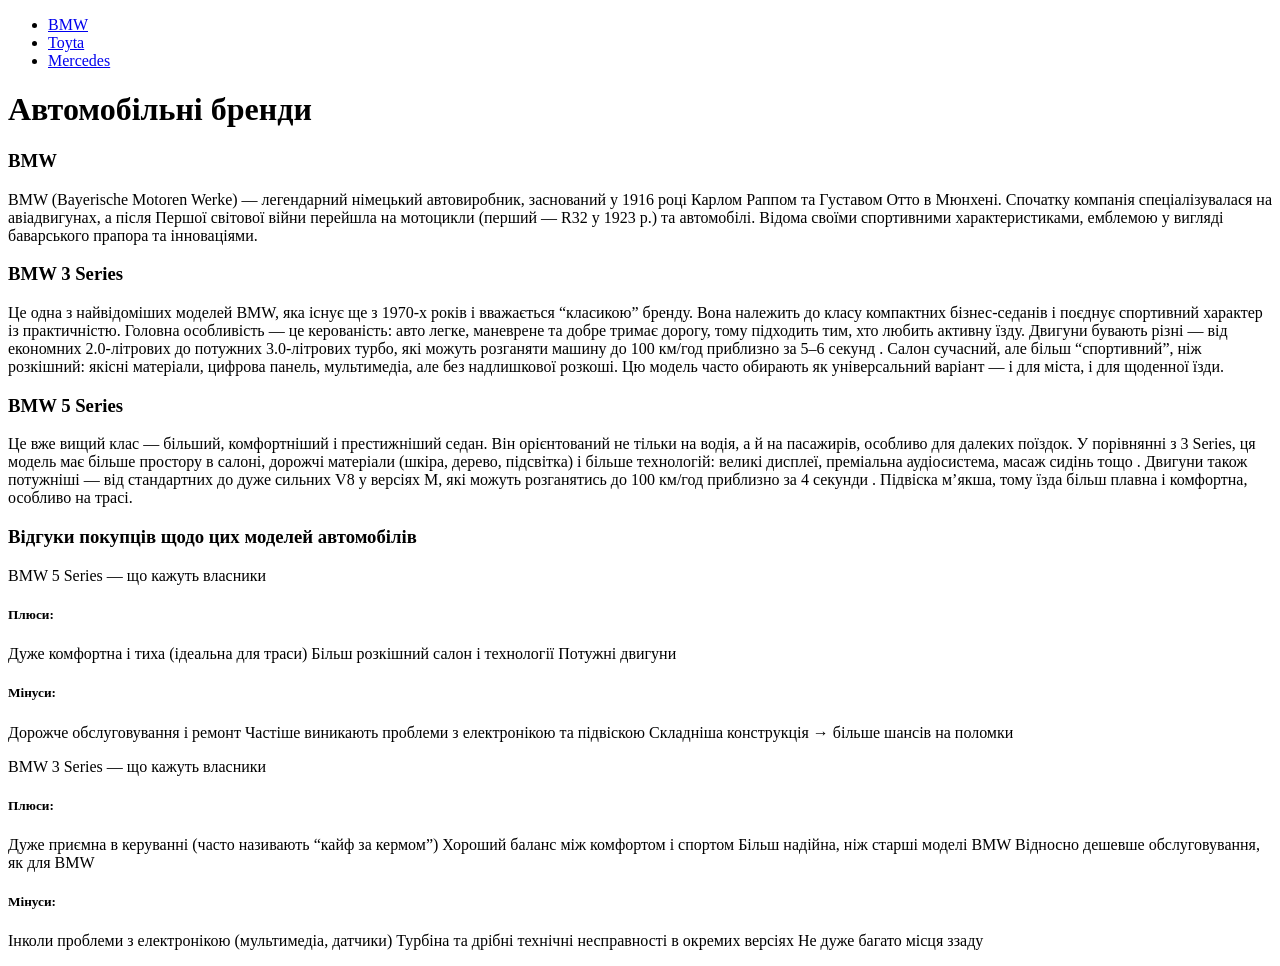
==== index.html @ 82354a6b "Add gitignore" ====
<!doctype html>
<html lang="en">
  <head>
    <meta charset="UTF-8" />
    <meta name="viewport" content="width=device-width, initial-scale=1.0" />
    <title>Car Shop</title>
    <link rel="stylesheet" href="./asset/css/style.css" />
  </head>
  <body>
    <header>
      <nav>
        <ul>
          <li><a href="#BMW">BMW</a></li>
          <li><a href="#Toyta">Toyta</a></li>
          <li><a href="#Mercedes">Mercedes</a></li>
        </ul>
      </nav>
    </header>
    <!-- <img src="" alt="додати будь яке лого на сторінку(верхній правий кут)"> -->
    <h1>Автомобільні бренди</h1>

    <main>
      <article>
        <h3>BMW</h3>
      </article>
      <section>
        <p>
          BMW (Bayerische Motoren Werke) — легендарний німецький автовиробник,
          заснований у 1916 році Карлом Раппом та Густавом Отто в Мюнхені.
          Спочатку компанія спеціалізувалася на авіадвигунах, а після Першої
          світової війни перейшла на мотоцикли (перший — R32 у 1923 р.) та
          автомобілі. Відома своїми спортивними характеристиками, емблемою у
          вигляді баварського прапора та інноваціями.
        </p>

        <h3>BMW 3 Series</h3>
        <p>
          Це одна з найвідоміших моделей BMW, яка існує ще з 1970-х років і
          вважається “класикою” бренду. Вона належить до класу компактних
          бізнес-седанів і поєднує спортивний характер із практичністю. Головна
          особливість — це керованість: авто легке, маневрене та добре тримає
          дорогу, тому підходить тим, хто любить активну їзду. Двигуни бувають
          різні — від економних 2.0-літрових до потужних 3.0-літрових турбо, які
          можуть розганяти машину до 100 км/год приблизно за 5–6 секунд . Салон
          сучасний, але більш “спортивний”, ніж розкішний: якісні матеріали,
          цифрова панель, мультимедіа, але без надлишкової розкоші. Цю модель
          часто обирають як універсальний варіант — і для міста, і для щоденної
          їзди.
        </p>

        <h3>BMW 5 Series</h3>
        <p>
          Це вже вищий клас — більший, комфортніший і престижніший седан. Він
          орієнтований не тільки на водія, а й на пасажирів, особливо для
          далеких поїздок. У порівнянні з 3 Series, ця модель має більше
          простору в салоні, дорожчі матеріали (шкіра, дерево, підсвітка) і
          більше технологій: великі дисплеї, преміальна аудіосистема, масаж
          сидінь тощо . Двигуни також потужніші — від стандартних до дуже
          сильних V8 у версіях M, які можуть розганятись до 100 км/год приблизно
          за 4 секунди . Підвіска м’якша, тому їзда більш плавна і комфортна,
          особливо на трасі.
        </p>

        <h3>Відгуки покупців щодо цих моделей автомобілів</h3>
        <p>BMW 5 Series — що кажуть власники
<h5>Плюси:</h5> 

Дуже комфортна і тиха (ідеальна для траси)

Більш розкішний салон і технології

Потужні двигуни

<h5>Мінуси:</h5>

Дорожче обслуговування і ремонт

Частіше виникають проблеми з електронікою та підвіскою

Складніша конструкція → більше шансів на поломки</p>
        <p>BMW 3 Series — що кажуть власники
<h5>Плюси:</h5>

Дуже приємна в керуванні (часто називають “кайф за кермом”)

Хороший баланс між комфортом і спортом

Більш надійна, ніж старші моделі BMW

Відносно дешевше обслуговування, як для BMW

<h5>Мінуси:</h5>

Інколи проблеми з електронікою (мультимедіа, датчики)

Турбіна та дрібні технічні несправності в окремих версіях

Не дуже багато місця ззаду</p>

      </section>
    </main>
    <footer></footer>
  </body>
</html>
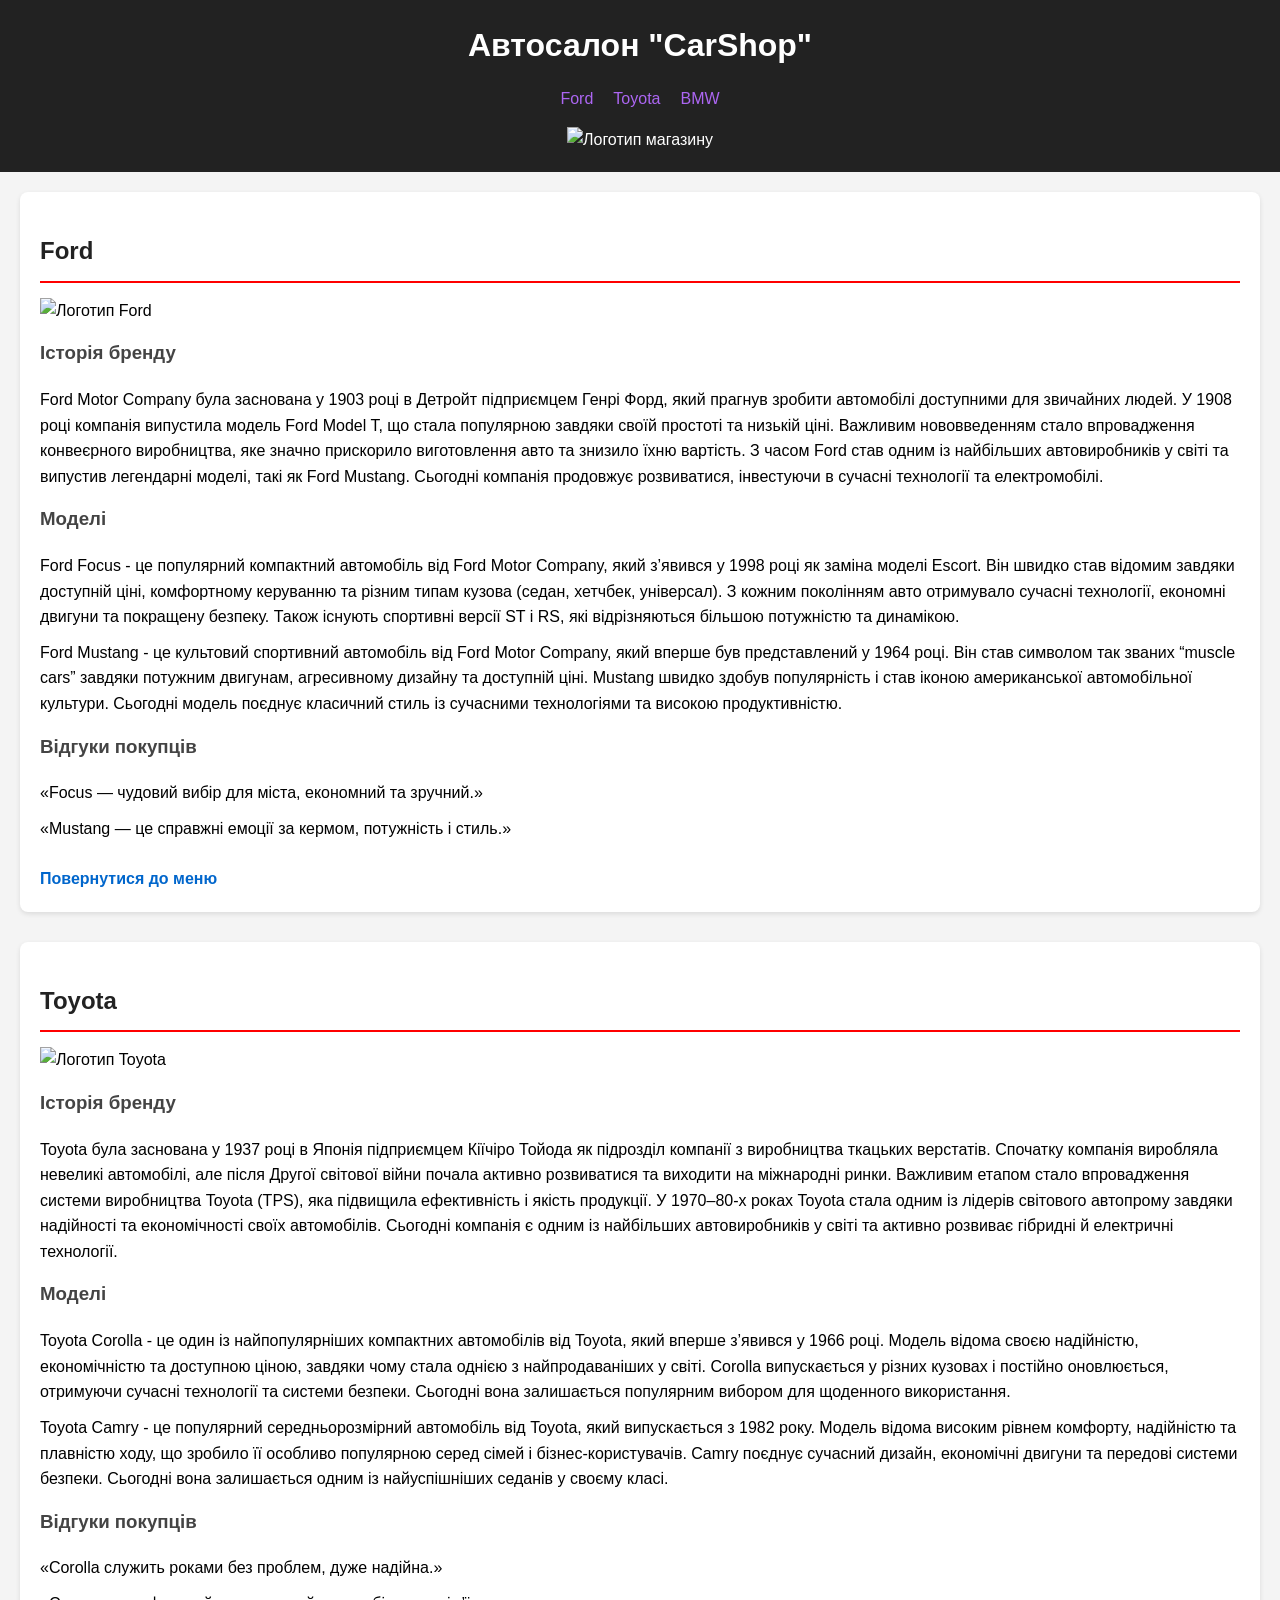
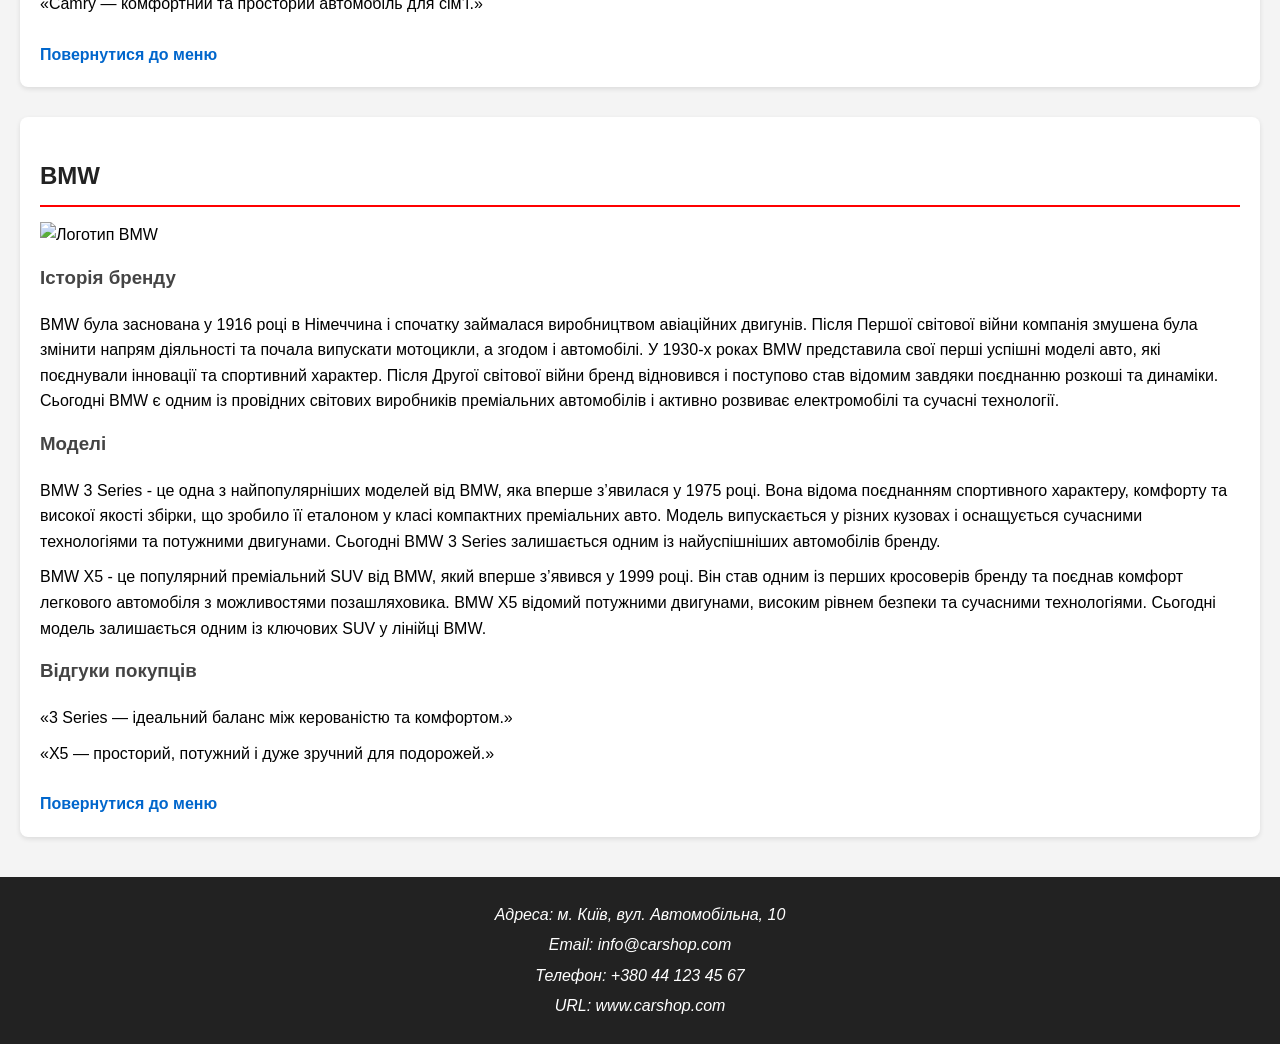
==== commit 5daba3af: "Add style css" ====
--- a/index.html
+++ b/index.html
@@ -1,104 +1,147 @@
-<!doctype html>
-<html lang="en">
-  <head>
-    <meta charset="UTF-8" />
-    <meta name="viewport" content="width=device-width, initial-scale=1.0" />
-    <title>Car Shop</title>
-    <link rel="stylesheet" href="./asset/css/style.css" />
-  </head>
-  <body>
-    <header>
-      <nav>
-        <ul>
-          <li><a href="#BMW">BMW</a></li>
-          <li><a href="#Toyta">Toyta</a></li>
-          <li><a href="#Mercedes">Mercedes</a></li>
-        </ul>
-      </nav>
-    </header>
-    <!-- <img src="" alt="додати будь яке лого на сторінку(верхній правий кут)"> -->
-    <h1>Автомобільні бренди</h1>
+<!DOCTYPE html>
+<html lang="uk">
 
-    <main>
-      <article>
-        <h3>BMW</h3>
-      </article>
+<head>
+  <meta charset="UTF-8">
+  <title>Автосалон</title>
+  <link rel="stylesheet" href="./asset/css/style.css">
+</head>
+
+<body id="top">
+
+  <header>
+    <h1>Автосалон "CarShop"</h1>
+    <nav>
+      <ul>
+        <li><a class="link" href="#ford">Ford</a></li>
+        <li><a class="link" href="#toyota">Toyota</a></li>
+        <li><a class="link" href="#bmw">BMW</a></li>
+      </ul>
+    </nav>
+    <img src="" alt="Логотип магазину">
+
+  </header>
+
+
+  <main>
+
+    <article id="ford">
+      <h2>Ford</h2>
+      <img class="img" src="" alt="Логотип Ford">
+
       <section>
-        <p>
-          BMW (Bayerische Motoren Werke) — легендарний німецький автовиробник,
-          заснований у 1916 році Карлом Раппом та Густавом Отто в Мюнхені.
-          Спочатку компанія спеціалізувалася на авіадвигунах, а після Першої
-          світової війни перейшла на мотоцикли (перший — R32 у 1923 р.) та
-          автомобілі. Відома своїми спортивними характеристиками, емблемою у
-          вигляді баварського прапора та інноваціями.
+        <h3>Історія бренду</h3>
+        <p>Ford Motor Company була заснована у 1903 році в Детройт підприємцем Генрі Форд, який прагнув зробити
+          автомобілі доступними для звичайних людей. У 1908 році компанія випустила модель Ford Model T, що стала
+          популярною завдяки своїй простоті та низькій ціні. Важливим нововведенням стало впровадження конвеєрного
+          виробництва, яке значно прискорило виготовлення авто та знизило їхню вартість. З часом Ford став одним із
+          найбільших автовиробників у світі та випустив легендарні моделі, такі як Ford Mustang. Сьогодні компанія
+          продовжує розвиватися, інвестуючи в сучасні технології та електромобілі.</p>
+      </section>
+
+      <section>
+        <h3>Моделі</h3>
+        <p>Ford Focus - це популярний компактний автомобіль від Ford Motor Company, який з’явився у 1998 році як заміна
+          моделі Escort. Він швидко став відомим завдяки доступній ціні, комфортному керуванню та різним типам кузова
+          (седан, хетчбек, універсал). З кожним поколінням авто отримувало сучасні технології, економні двигуни та
+          покращену безпеку. Також існують спортивні версії ST і RS, які відрізняються більшою потужністю та динамікою.
         </p>
+        <p> Ford Mustang - це культовий спортивний автомобіль від Ford Motor Company, який вперше був представлений у
+          1964 році. Він став символом так званих “muscle cars” завдяки потужним двигунам, агресивному дизайну та
+          доступній ціні. Mustang швидко здобув популярність і став іконою американської автомобільної культури.
+          Сьогодні модель поєднує класичний стиль із сучасними технологіями та високою продуктивністю.</p>
+      </section>
 
-        <h3>BMW 3 Series</h3>
-        <p>
-          Це одна з найвідоміших моделей BMW, яка існує ще з 1970-х років і
-          вважається “класикою” бренду. Вона належить до класу компактних
-          бізнес-седанів і поєднує спортивний характер із практичністю. Головна
-          особливість — це керованість: авто легке, маневрене та добре тримає
-          дорогу, тому підходить тим, хто любить активну їзду. Двигуни бувають
-          різні — від економних 2.0-літрових до потужних 3.0-літрових турбо, які
-          можуть розганяти машину до 100 км/год приблизно за 5–6 секунд . Салон
-          сучасний, але більш “спортивний”, ніж розкішний: якісні матеріали,
-          цифрова панель, мультимедіа, але без надлишкової розкоші. Цю модель
-          часто обирають як універсальний варіант — і для міста, і для щоденної
-          їзди.
-        </p>
+      <section>
+        <h3>Відгуки покупців</h3>
+        <p>«Focus — чудовий вибір для міста, економний та зручний.»</p>
+        <p>«Mustang — це справжні емоції за кермом, потужність і стиль.»</p>
+      </section>
 
-        <h3>BMW 5 Series</h3>
-        <p>
-          Це вже вищий клас — більший, комфортніший і престижніший седан. Він
-          орієнтований не тільки на водія, а й на пасажирів, особливо для
-          далеких поїздок. У порівнянні з 3 Series, ця модель має більше
-          простору в салоні, дорожчі матеріали (шкіра, дерево, підсвітка) і
-          більше технологій: великі дисплеї, преміальна аудіосистема, масаж
-          сидінь тощо . Двигуни також потужніші — від стандартних до дуже
-          сильних V8 у версіях M, які можуть розганятись до 100 км/год приблизно
-          за 4 секунди . Підвіска м’якша, тому їзда більш плавна і комфортна,
-          особливо на трасі.
-        </p>
+      <a class="button" href="#top">Повернутися до меню</a>
+    </article>
 
-        <h3>Відгуки покупців щодо цих моделей автомобілів</h3>
-        <p>BMW 5 Series — що кажуть власники
-<h5>Плюси:</h5> 
 
-Дуже комфортна і тиха (ідеальна для траси)
+    <article id="toyota">
+      <h2>Toyota</h2>
+      <img class="img" src="" alt="Логотип Toyota">
 
-Більш розкішний салон і технології
+      <section>
+        <h3>Історія бренду</h3>
+        <p>Toyota була заснована у 1937 році в Японія підприємцем Кіїчіро Тойода як підрозділ компанії з виробництва
+          ткацьких верстатів. Спочатку компанія виробляла невеликі автомобілі, але після Другої світової війни почала
+          активно розвиватися та виходити на міжнародні ринки. Важливим етапом стало впровадження системи виробництва
+          Toyota (TPS), яка підвищила ефективність і якість продукції. У 1970–80-х роках Toyota стала одним із лідерів
+          світового автопрому завдяки надійності та економічності своїх автомобілів. Сьогодні компанія є одним із
+          найбільших автовиробників у світі та активно розвиває гібридні й електричні технології.</p>
+      </section>
 
-Потужні двигуни
+      <section>
+        <h3>Моделі</h3>
+        <p> Toyota Corolla - це один із найпопулярніших компактних автомобілів від Toyota, який вперше з’явився у 1966
+          році. Модель відома своєю надійністю, економічністю та доступною ціною, завдяки чому стала однією з
+          найпродаваніших у світі. Corolla випускається у різних кузовах і постійно оновлюється, отримуючи сучасні
+          технології та системи безпеки. Сьогодні вона залишається популярним вибором для щоденного використання.</p>
+        <p> Toyota Camry - це популярний середньорозмірний автомобіль від Toyota, який випускається з 1982 року. Модель
+          відома високим рівнем комфорту, надійністю та плавністю ходу, що зробило її особливо популярною серед сімей і
+          бізнес-користувачів. Camry поєднує сучасний дизайн, економічні двигуни та передові системи безпеки. Сьогодні
+          вона залишається одним із найуспішніших седанів у своєму класі.</p>
+      </section>
 
-<h5>Мінуси:</h5>
+      <section>
+        <h3>Відгуки покупців</h3>
+        <p>«Corolla служить роками без проблем, дуже надійна.»</p>
+        <p>«Camry — комфортний та просторий автомобіль для сім’ї.»</p>
+      </section>
 
-Дорожче обслуговування і ремонт
+      <a class="button" href="#top">Повернутися до меню</a>
+    </article>
 
-Частіше виникають проблеми з електронікою та підвіскою
+    <article id="bmw">
+      <h2>BMW</h2>
+      <img class="img" src="" alt="Логотип BMW">
 
-Складніша конструкція → більше шансів на поломки</p>
-        <p>BMW 3 Series — що кажуть власники
-<h5>Плюси:</h5>
+      <section>
+        <h3>Історія бренду</h3>
+        <p>BMW була заснована у 1916 році в Німеччина і спочатку займалася виробництвом авіаційних двигунів. Після
+          Першої світової війни компанія змушена була змінити напрям діяльності та почала випускати мотоцикли, а згодом
+          і автомобілі. У 1930-х роках BMW представила свої перші успішні моделі авто, які поєднували інновації та
+          спортивний характер. Після Другої світової війни бренд відновився і поступово став відомим завдяки поєднанню
+          розкоші та динаміки. Сьогодні BMW є одним із провідних світових виробників преміальних автомобілів і активно
+          розвиває електромобілі та сучасні технології.</p>
+      </section>
 
-Дуже приємна в керуванні (часто називають “кайф за кермом”)
+      <section>
+        <h3>Моделі</h3>
+        <p>BMW 3 Series - це одна з найпопулярніших моделей від BMW, яка вперше з’явилася у 1975 році. Вона відома
+          поєднанням спортивного характеру, комфорту та високої якості збірки, що зробило її еталоном у класі компактних
+          преміальних авто. Модель випускається у різних кузовах і оснащується сучасними технологіями та потужними
+          двигунами. Сьогодні BMW 3 Series залишається одним із найуспішніших автомобілів бренду.</p>
+        <p>BMW X5 - це популярний преміальний SUV від BMW, який вперше з’явився у 1999 році. Він став одним із перших
+          кросоверів бренду та поєднав комфорт легкового автомобіля з можливостями позашляховика. BMW X5 відомий
+          потужними двигунами, високим рівнем безпеки та сучасними технологіями. Сьогодні модель залишається одним із
+          ключових SUV у лінійці BMW.</p>
+      </section>
 
-Хороший баланс між комфортом і спортом
+      <section>
+        <h3>Відгуки покупців</h3>
+        <p>«3 Series — ідеальний баланс між керованістю та комфортом.»</p>
+        <p>«X5 — просторий, потужний і дуже зручний для подорожей.»</p>
+      </section>
 
-Більш надійна, ніж старші моделі BMW
+      <a class="button" href="#top">Повернутися до меню</a>
+    </article>
+  </main>
 
-Відносно дешевше обслуговування, як для BMW
 
-<h5>Мінуси:</h5>
+  <footer>
+    <address>
+      <p class="info">Адреса: м. Київ, вул. Автомобільна, 10</p>
+      <p class="info">Email: info@carshop.com</p>
+      <p class="info">Телефон: +380 44 123 45 67</p>
+      <p class="info">URL: www.carshop.com</p>
+    </address>
+  </footer>
+</body>
 
-Інколи проблеми з електронікою (мультимедіа, датчики)
-
-Турбіна та дрібні технічні несправності в окремих версіях
-
-Не дуже багато місця ззаду</p>
-
-      </section>
-    </main>
-    <footer></footer>
-  </body>
-</html>
+</html>
--- a/asset/css/style.css
+++ b/asset/css/style.css
@@ -0,0 +1,87 @@
+*{
+    box-sizing: border-box;
+}
+
+body {
+  font-family: Arial, sans-serif;
+  margin: 0;
+  background-color: #f4f4f4;
+  line-height: 1.6;
+}
+
+header {
+  background: #222;
+  color: #fff;
+  padding: 20px 0;
+  text-align: center;
+}
+
+h1 {
+  margin: 0;
+  font-size: 2rem;
+}
+
+ul {
+  list-style: none;
+  padding: 0;
+  margin: 15px 0;
+  display: flex;
+  justify-content: center;
+  gap: 20px;
+}
+
+.link {
+  color: #ac66f2;
+  text-decoration: none;
+}
+
+main {
+  /* max-width: 70%; */
+  margin: 20px auto;
+  padding: 0 20px;
+}
+
+article {
+  background: #fff;
+  margin-bottom: 30px;
+  padding: 20px;
+  border-radius: 8px;
+  box-shadow: 0 2px 5px rgba(0, 0, 0, 0.1);
+}
+
+h2 {
+  border-bottom: 2px solid red;
+  padding-bottom: 10px;
+  margin-bottom: 15px;
+  color: #222;
+}
+
+h3 {
+  color: #444;
+  margin-top: 15px;
+}
+
+p {
+  margin: 10px 0;
+}
+
+.button {
+  display: inline-block;
+  margin-top: 15px;
+  color: #0066cc;
+  text-decoration: none;
+  font-weight: bold;
+}
+
+
+footer {
+  background: #222;
+  color: #fff;
+  text-align: center;
+  padding: 20px;
+  margin-top: 40px;
+}
+
+.info {
+  margin: 5px 0;
+}
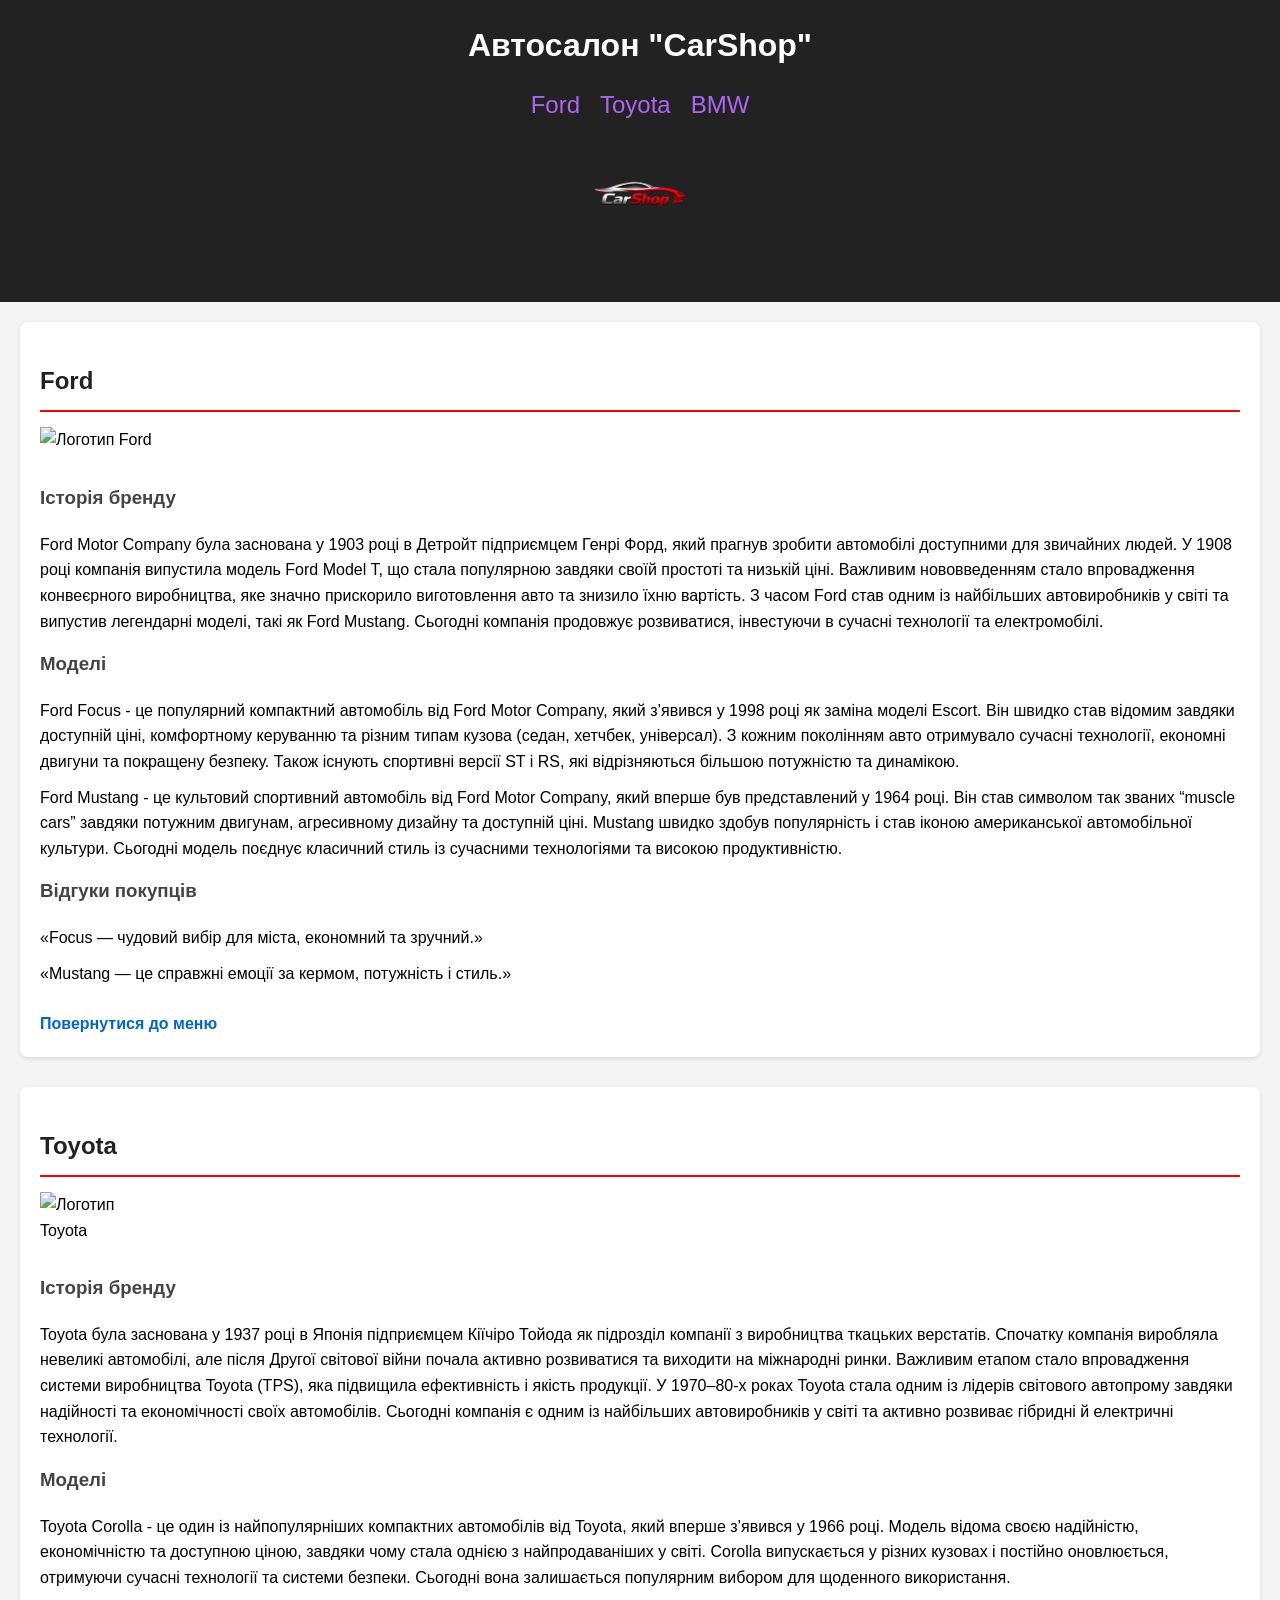
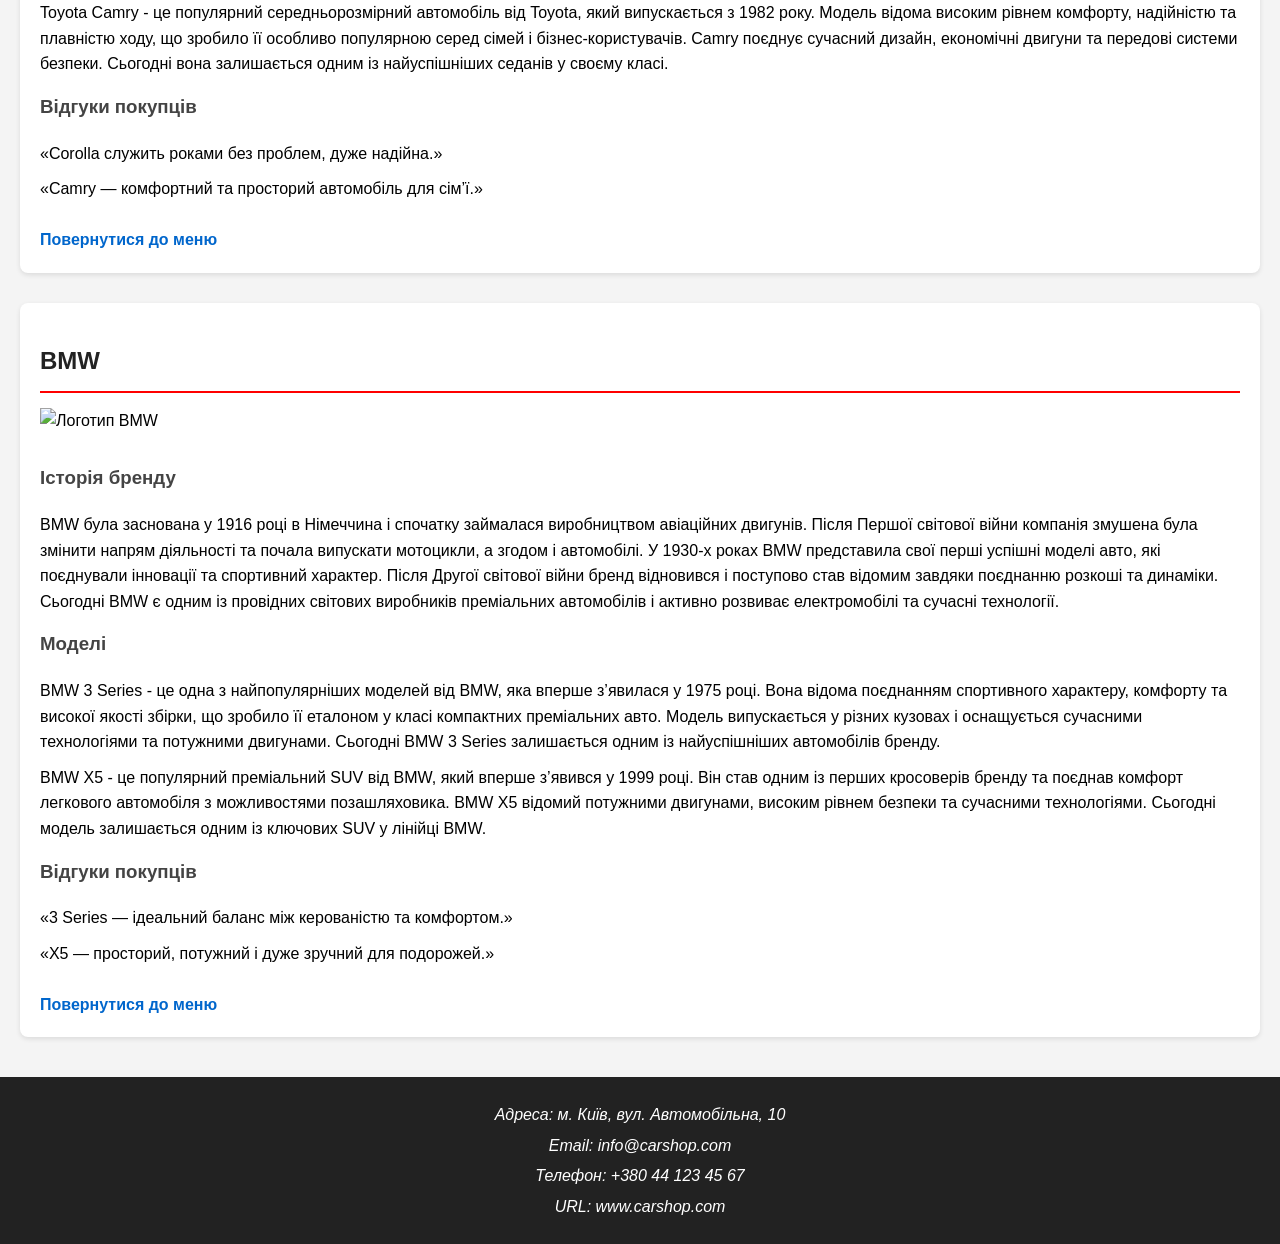
==== commit 7bb71873: "Add photo logo"CarShop"" ====
--- a/index.html
+++ b/index.html
@@ -18,7 +18,7 @@
         <li><a class="link" href="#bmw">BMW</a></li>
       </ul>
     </nav>
-    <img src="" alt="Логотип магазину">
+    <img class="img" src="CarShop.png" alt="Логотип магазину">
 
   </header>
 
--- a/asset/css/style.css
+++ b/asset/css/style.css
@@ -1,5 +1,5 @@
-*{
-    box-sizing: border-box;
+* {
+  box-sizing: border-box;
 }
 
 body {
@@ -33,6 +33,12 @@
 .link {
   color: #ac66f2;
   text-decoration: none;
+  font-size: x-large;
+}
+
+.img {
+  max-width: 120px;
+  margin-bottom: 15px;
 }
 
 main {
@@ -73,7 +79,6 @@
   font-weight: bold;
 }
 
-
 footer {
   background: #222;
   color: #fff;
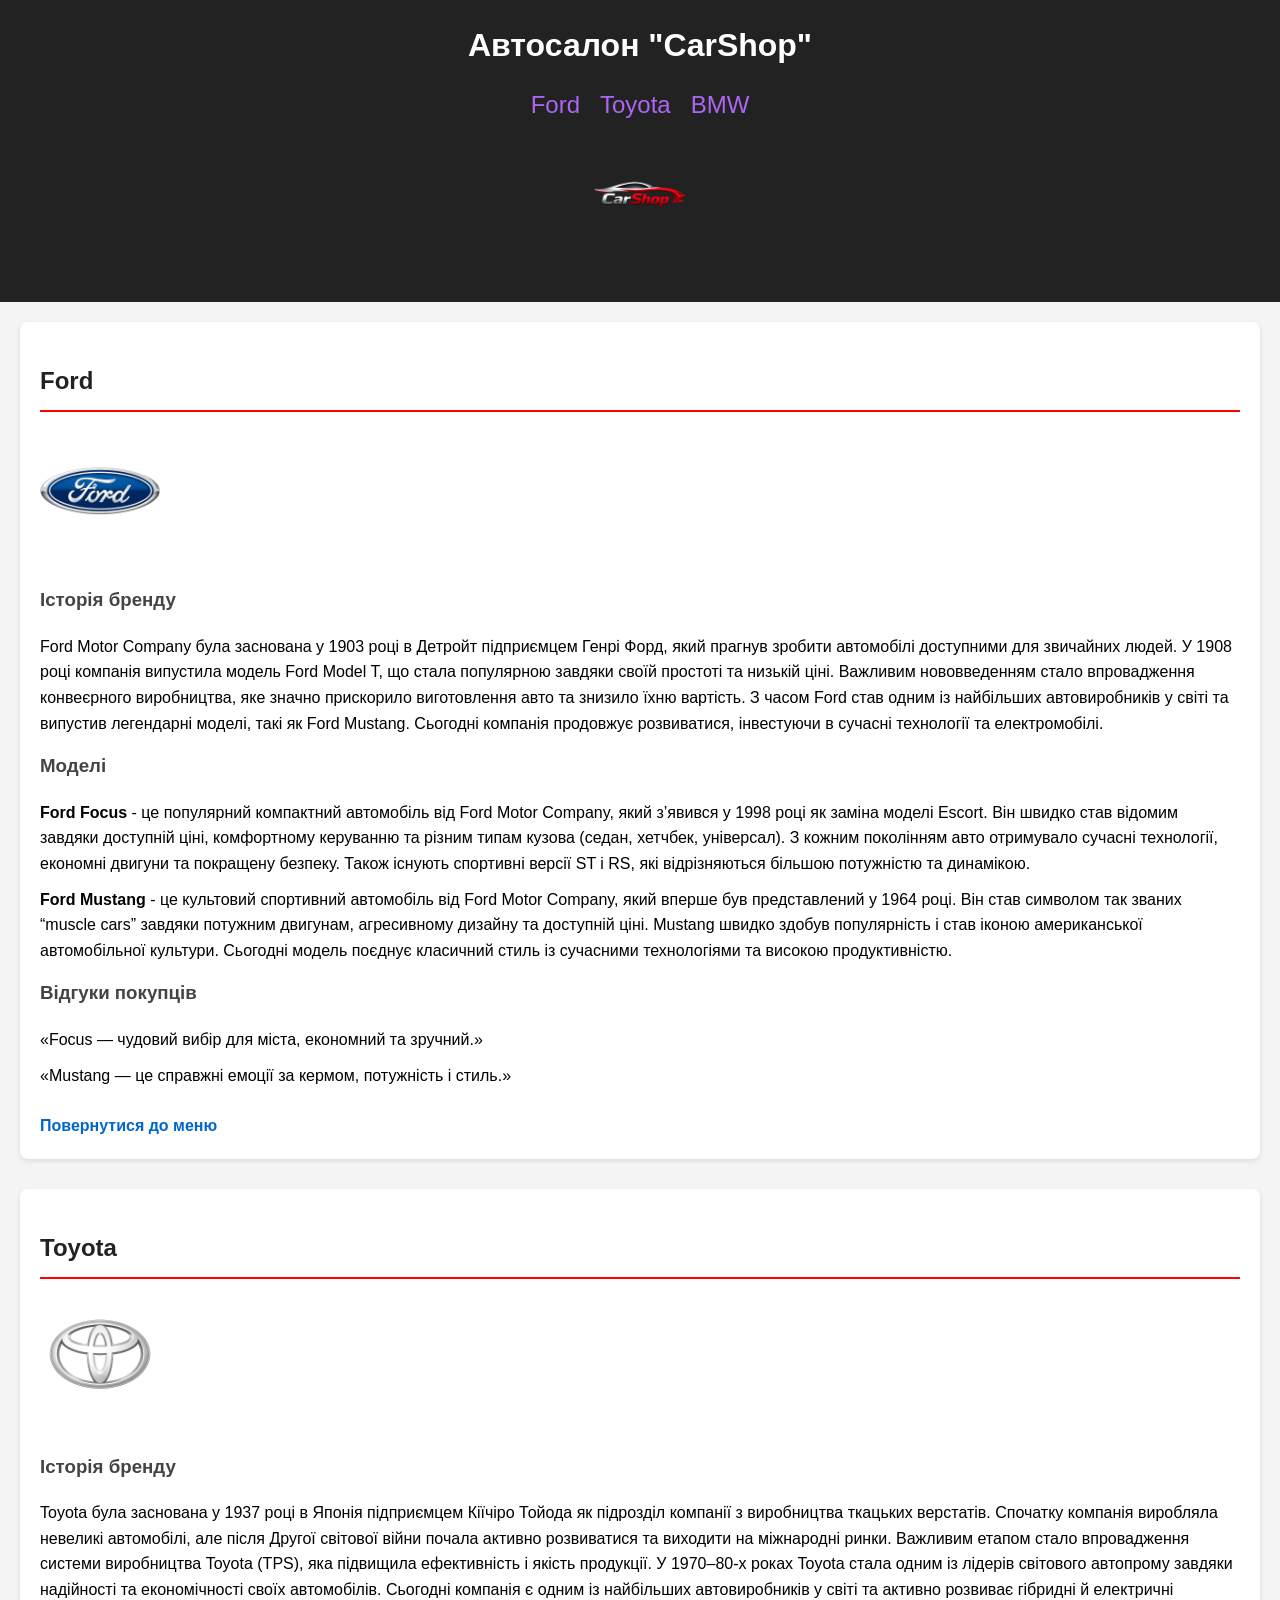
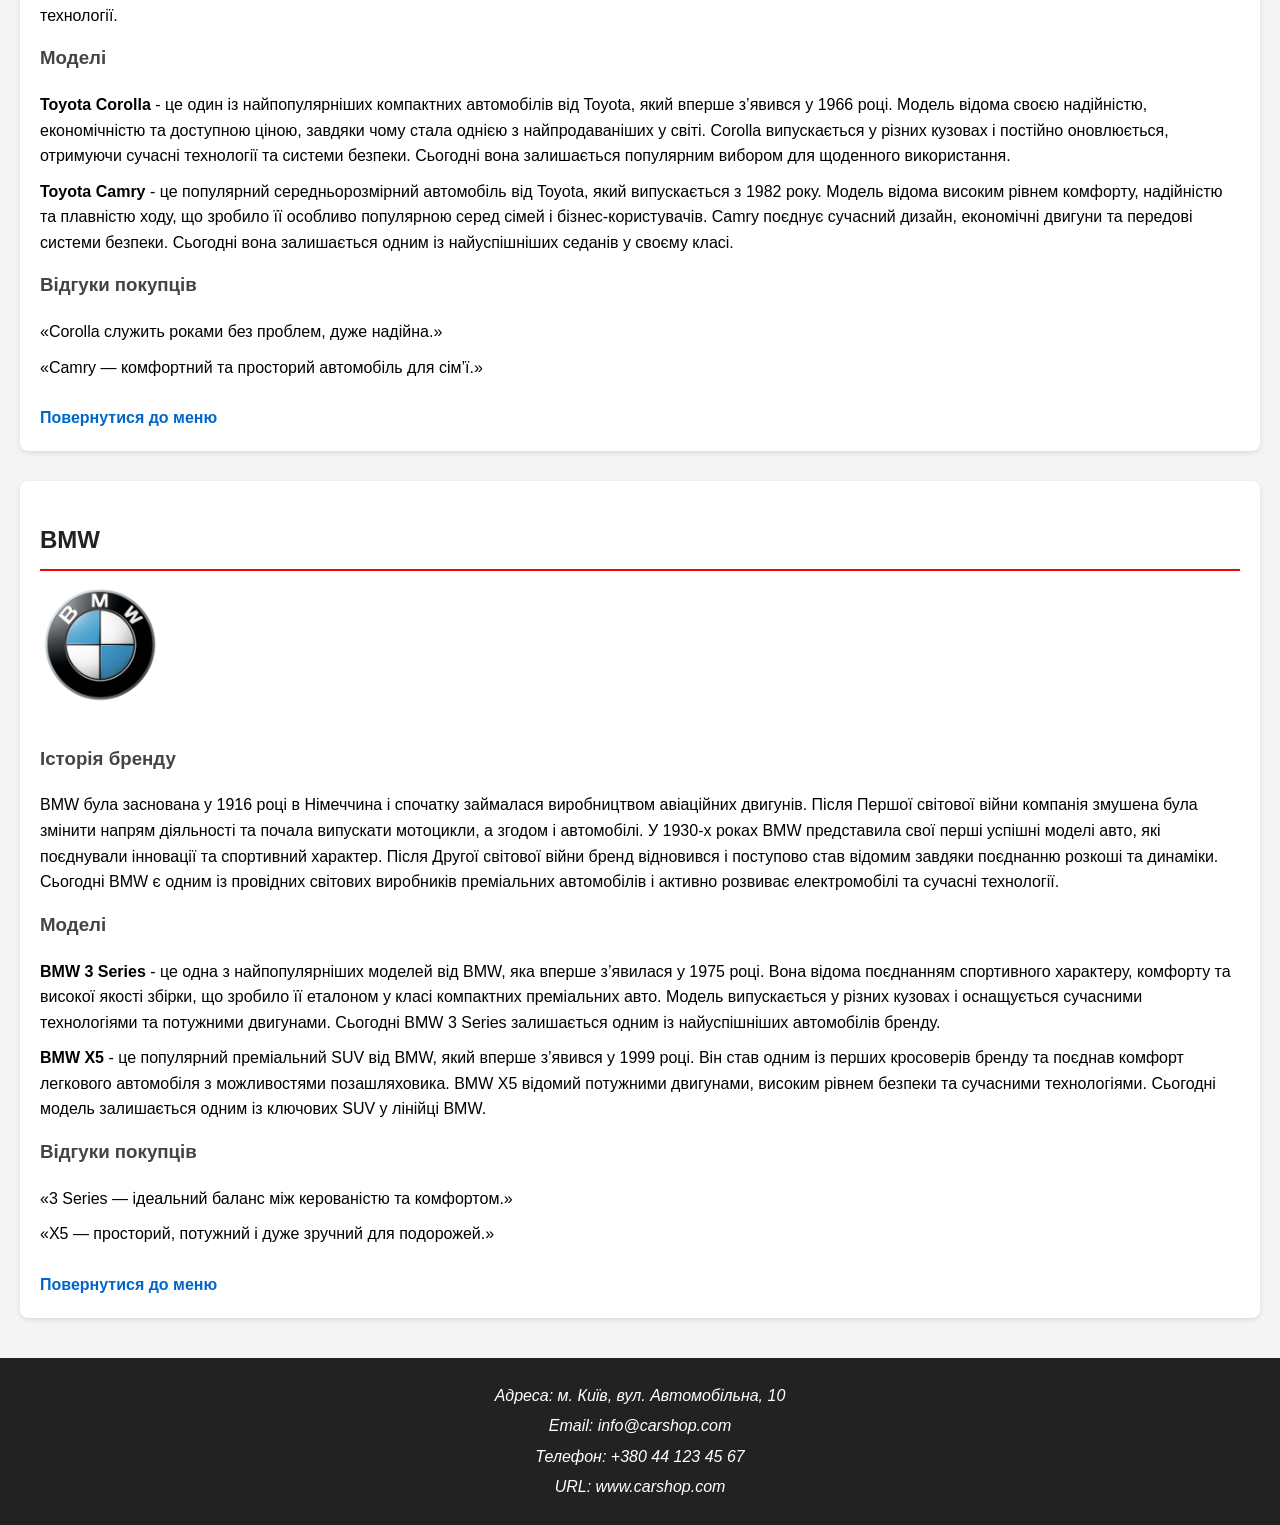
==== commit 50290bf5: "Add ready CarShop" ====
--- a/index.html
+++ b/index.html
@@ -27,7 +27,7 @@
 
     <article id="ford">
       <h2>Ford</h2>
-      <img class="img" src="" alt="Логотип Ford">
+      <img class="img" src="LogoFord.png" alt="Логотип Ford">
 
       <section>
         <h3>Історія бренду</h3>
@@ -41,12 +41,12 @@
 
       <section>
         <h3>Моделі</h3>
-        <p>Ford Focus - це популярний компактний автомобіль від Ford Motor Company, який з’явився у 1998 році як заміна
+        <p><strong>Ford Focus</strong> - це популярний компактний автомобіль від Ford Motor Company, який з’явився у 1998 році як заміна
           моделі Escort. Він швидко став відомим завдяки доступній ціні, комфортному керуванню та різним типам кузова
           (седан, хетчбек, універсал). З кожним поколінням авто отримувало сучасні технології, економні двигуни та
           покращену безпеку. Також існують спортивні версії ST і RS, які відрізняються більшою потужністю та динамікою.
         </p>
-        <p> Ford Mustang - це культовий спортивний автомобіль від Ford Motor Company, який вперше був представлений у
+        <p> <strong>Ford Mustang</strong> - це культовий спортивний автомобіль від Ford Motor Company, який вперше був представлений у
           1964 році. Він став символом так званих “muscle cars” завдяки потужним двигунам, агресивному дизайну та
           доступній ціні. Mustang швидко здобув популярність і став іконою американської автомобільної культури.
           Сьогодні модель поєднує класичний стиль із сучасними технологіями та високою продуктивністю.</p>
@@ -64,7 +64,7 @@
 
     <article id="toyota">
       <h2>Toyota</h2>
-      <img class="img" src="" alt="Логотип Toyota">
+      <img class="img" src="LogoToyota.png" alt="Логотип Toyota">
 
       <section>
         <h3>Історія бренду</h3>
@@ -78,11 +78,11 @@
 
       <section>
         <h3>Моделі</h3>
-        <p> Toyota Corolla - це один із найпопулярніших компактних автомобілів від Toyota, який вперше з’явився у 1966
+        <p> <strong>Toyota Corolla</strong>  - це один із найпопулярніших компактних автомобілів від Toyota, який вперше з’явився у 1966
           році. Модель відома своєю надійністю, економічністю та доступною ціною, завдяки чому стала однією з
           найпродаваніших у світі. Corolla випускається у різних кузовах і постійно оновлюється, отримуючи сучасні
           технології та системи безпеки. Сьогодні вона залишається популярним вибором для щоденного використання.</p>
-        <p> Toyota Camry - це популярний середньорозмірний автомобіль від Toyota, який випускається з 1982 року. Модель
+        <p> <strong>Toyota Camry</strong>  - це популярний середньорозмірний автомобіль від Toyota, який випускається з 1982 року. Модель
           відома високим рівнем комфорту, надійністю та плавністю ходу, що зробило її особливо популярною серед сімей і
           бізнес-користувачів. Camry поєднує сучасний дизайн, економічні двигуни та передові системи безпеки. Сьогодні
           вона залишається одним із найуспішніших седанів у своєму класі.</p>
@@ -99,7 +99,7 @@
 
     <article id="bmw">
       <h2>BMW</h2>
-      <img class="img" src="" alt="Логотип BMW">
+      <img class="img" src="LogoBmw.png" alt="Логотип BMW">
 
       <section>
         <h3>Історія бренду</h3>
@@ -113,11 +113,11 @@
 
       <section>
         <h3>Моделі</h3>
-        <p>BMW 3 Series - це одна з найпопулярніших моделей від BMW, яка вперше з’явилася у 1975 році. Вона відома
+        <p> <strong>BMW 3 Series</strong> - це одна з найпопулярніших моделей від BMW, яка вперше з’явилася у 1975 році. Вона відома
           поєднанням спортивного характеру, комфорту та високої якості збірки, що зробило її еталоном у класі компактних
           преміальних авто. Модель випускається у різних кузовах і оснащується сучасними технологіями та потужними
           двигунами. Сьогодні BMW 3 Series залишається одним із найуспішніших автомобілів бренду.</p>
-        <p>BMW X5 - це популярний преміальний SUV від BMW, який вперше з’явився у 1999 році. Він став одним із перших
+        <p> <strong>BMW X5</strong>  - це популярний преміальний SUV від BMW, який вперше з’явився у 1999 році. Він став одним із перших
           кросоверів бренду та поєднав комфорт легкового автомобіля з можливостями позашляховика. BMW X5 відомий
           потужними двигунами, високим рівнем безпеки та сучасними технологіями. Сьогодні модель залишається одним із
           ключових SUV у лінійці BMW.</p>
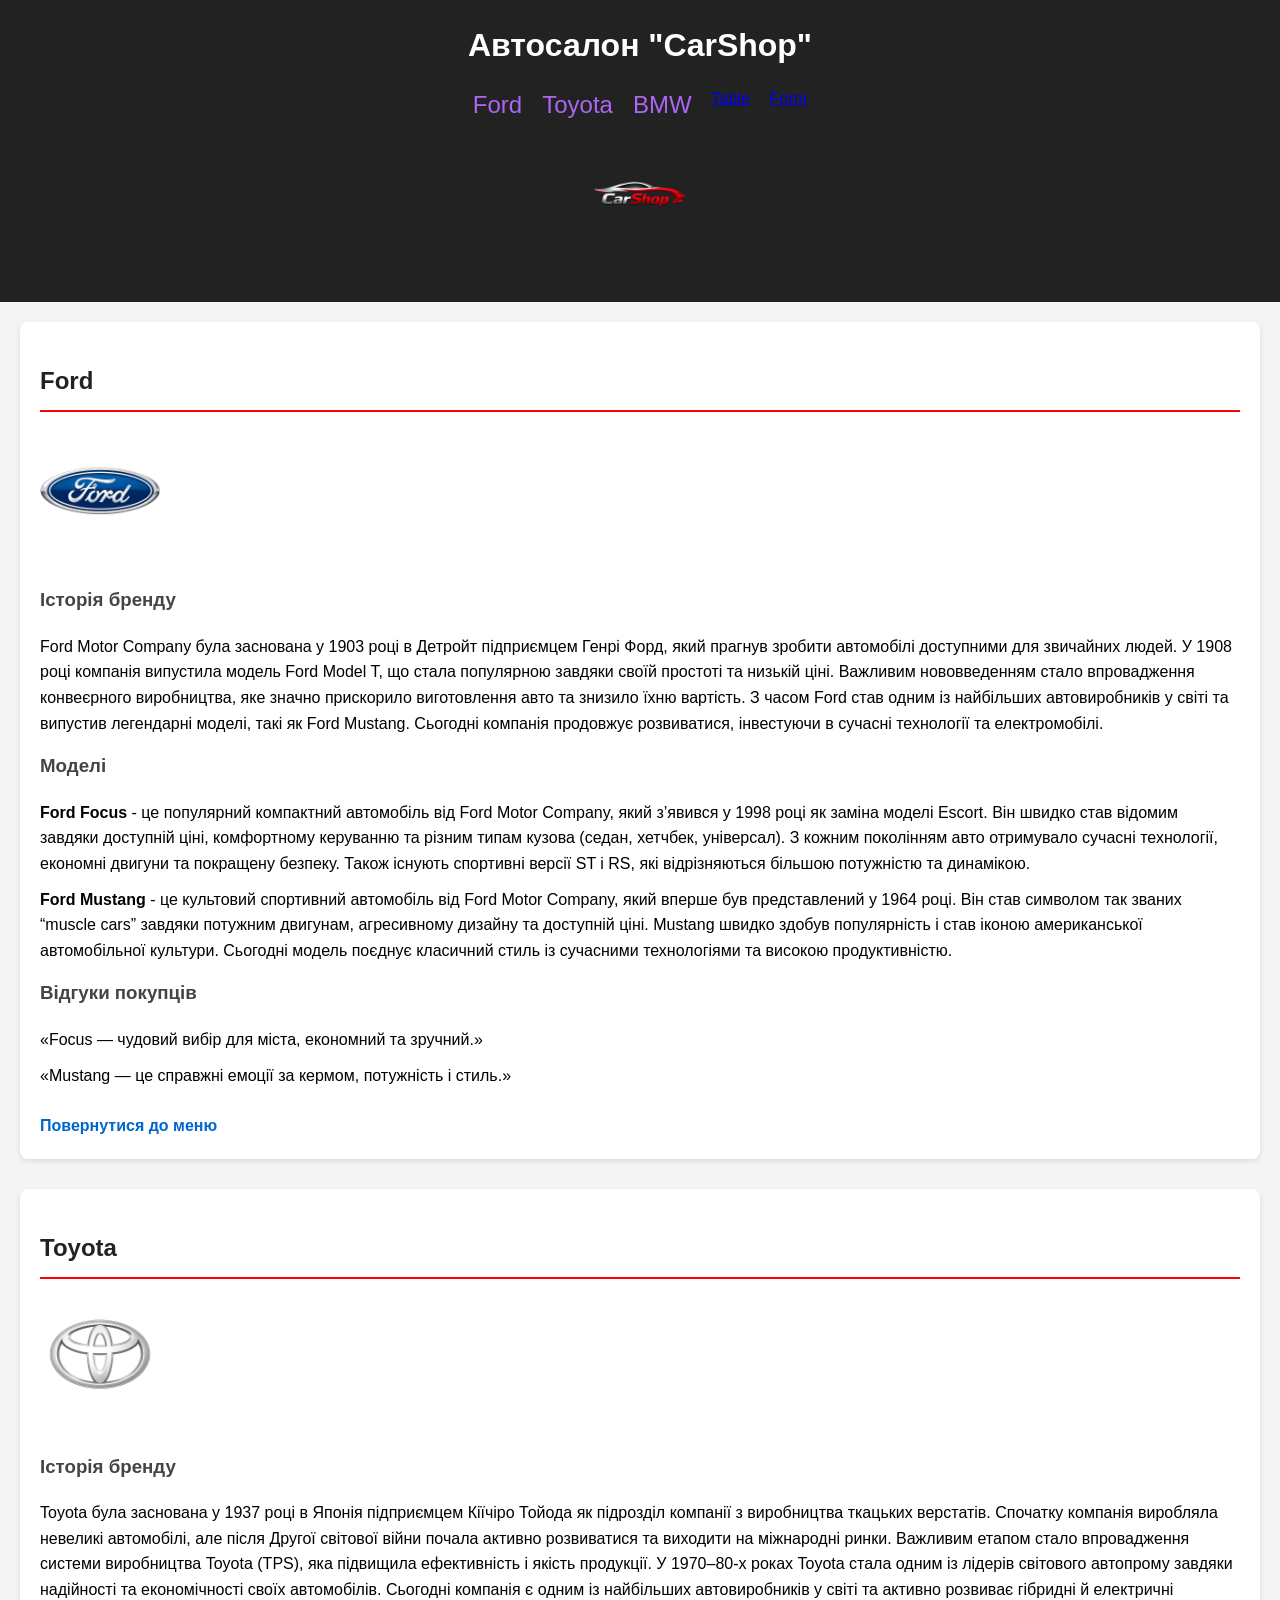
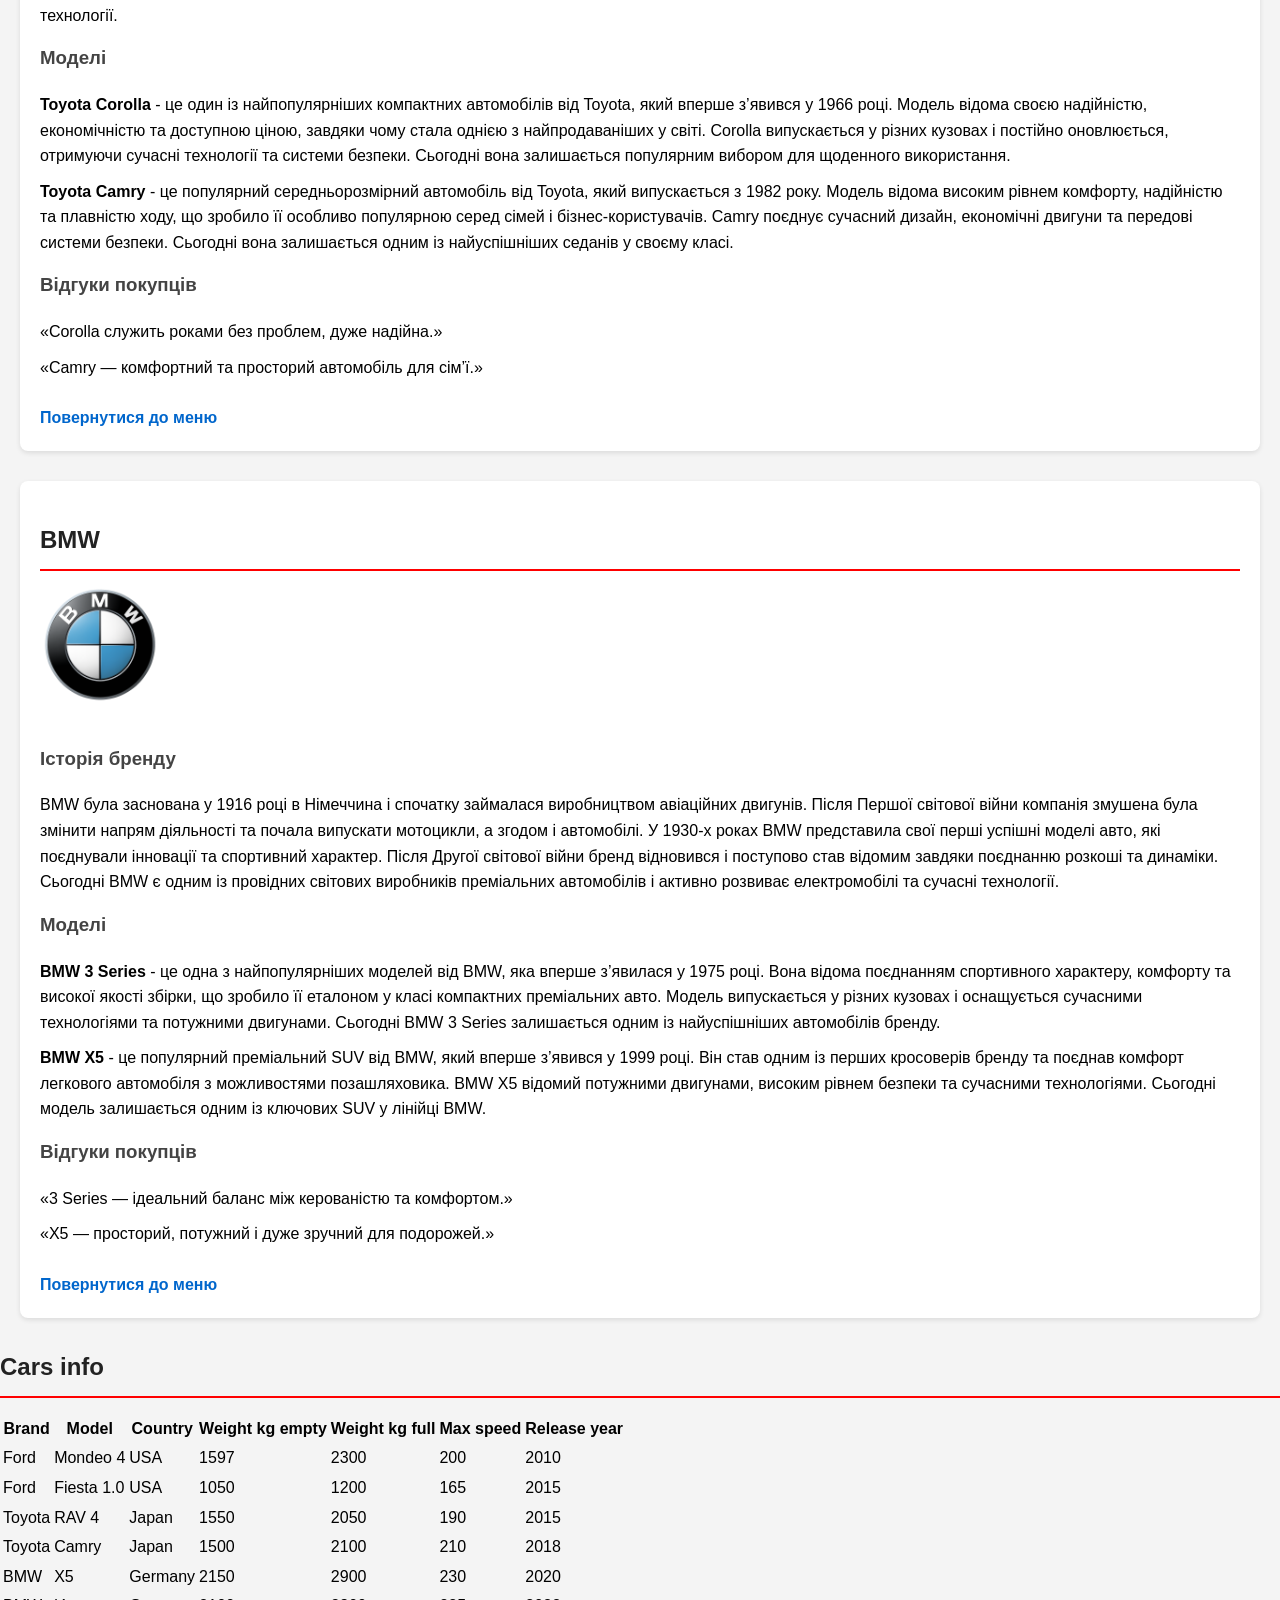
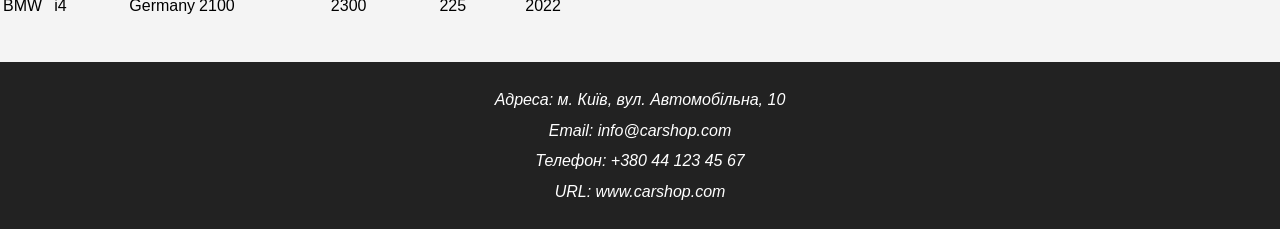
==== commit 400f3319: "Add new file "form.html" and "FormStyle.css"" ====
--- a/index.html
+++ b/index.html
@@ -16,6 +16,8 @@
         <li><a class="link" href="#ford">Ford</a></li>
         <li><a class="link" href="#toyota">Toyota</a></li>
         <li><a class="link" href="#bmw">BMW</a></li>
+        <li><a href="#cars-info">Table</a></li>
+        <li><a href="form.html">Form</a></li>
       </ul>
     </nav>
     <img class="img" src="CarShop.png" alt="Логотип магазину">
@@ -41,12 +43,14 @@
 
       <section>
         <h3>Моделі</h3>
-        <p><strong>Ford Focus</strong> - це популярний компактний автомобіль від Ford Motor Company, який з’явився у 1998 році як заміна
+        <p><strong>Ford Focus</strong> - це популярний компактний автомобіль від Ford Motor Company, який з’явився у
+          1998 році як заміна
           моделі Escort. Він швидко став відомим завдяки доступній ціні, комфортному керуванню та різним типам кузова
           (седан, хетчбек, універсал). З кожним поколінням авто отримувало сучасні технології, економні двигуни та
           покращену безпеку. Також існують спортивні версії ST і RS, які відрізняються більшою потужністю та динамікою.
         </p>
-        <p> <strong>Ford Mustang</strong> - це культовий спортивний автомобіль від Ford Motor Company, який вперше був представлений у
+        <p> <strong>Ford Mustang</strong> - це культовий спортивний автомобіль від Ford Motor Company, який вперше був
+          представлений у
           1964 році. Він став символом так званих “muscle cars” завдяки потужним двигунам, агресивному дизайну та
           доступній ціні. Mustang швидко здобув популярність і став іконою американської автомобільної культури.
           Сьогодні модель поєднує класичний стиль із сучасними технологіями та високою продуктивністю.</p>
@@ -78,11 +82,13 @@
 
       <section>
         <h3>Моделі</h3>
-        <p> <strong>Toyota Corolla</strong>  - це один із найпопулярніших компактних автомобілів від Toyota, який вперше з’явився у 1966
+        <p> <strong>Toyota Corolla</strong> - це один із найпопулярніших компактних автомобілів від Toyota, який вперше
+          з’явився у 1966
           році. Модель відома своєю надійністю, економічністю та доступною ціною, завдяки чому стала однією з
           найпродаваніших у світі. Corolla випускається у різних кузовах і постійно оновлюється, отримуючи сучасні
           технології та системи безпеки. Сьогодні вона залишається популярним вибором для щоденного використання.</p>
-        <p> <strong>Toyota Camry</strong>  - це популярний середньорозмірний автомобіль від Toyota, який випускається з 1982 року. Модель
+        <p> <strong>Toyota Camry</strong> - це популярний середньорозмірний автомобіль від Toyota, який випускається з
+          1982 року. Модель
           відома високим рівнем комфорту, надійністю та плавністю ходу, що зробило її особливо популярною серед сімей і
           бізнес-користувачів. Camry поєднує сучасний дизайн, економічні двигуни та передові системи безпеки. Сьогодні
           вона залишається одним із найуспішніших седанів у своєму класі.</p>
@@ -113,11 +119,13 @@
 
       <section>
         <h3>Моделі</h3>
-        <p> <strong>BMW 3 Series</strong> - це одна з найпопулярніших моделей від BMW, яка вперше з’явилася у 1975 році. Вона відома
+        <p> <strong>BMW 3 Series</strong> - це одна з найпопулярніших моделей від BMW, яка вперше з’явилася у 1975 році.
+          Вона відома
           поєднанням спортивного характеру, комфорту та високої якості збірки, що зробило її еталоном у класі компактних
           преміальних авто. Модель випускається у різних кузовах і оснащується сучасними технологіями та потужними
           двигунами. Сьогодні BMW 3 Series залишається одним із найуспішніших автомобілів бренду.</p>
-        <p> <strong>BMW X5</strong>  - це популярний преміальний SUV від BMW, який вперше з’явився у 1999 році. Він став одним із перших
+        <p> <strong>BMW X5</strong> - це популярний преміальний SUV від BMW, який вперше з’явився у 1999 році. Він став
+          одним із перших
           кросоверів бренду та поєднав комфорт легкового автомобіля з можливостями позашляховика. BMW X5 відомий
           потужними двигунами, високим рівнем безпеки та сучасними технологіями. Сьогодні модель залишається одним із
           ключових SUV у лінійці BMW.</p>
@@ -132,6 +140,80 @@
       <a class="button" href="#top">Повернутися до меню</a>
     </article>
   </main>
+
+  <section id="cars-info">
+    <h2>Cars info</h2>
+    <table>
+      <thead>
+        <tr>
+          <th>Brand</th>
+          <th>Model</th>
+          <th>Country</th>
+          <th>Weight kg empty</th>
+          <th>Weight kg full</th>
+          <th>Max speed</th>
+          <th>Release year</th>
+        </tr>
+      </thead>
+      <tbody>
+        <tr>
+          <td>Ford</td>
+          <td>Mondeo 4</td>
+          <td>USA</td>
+          <td>1597</td>
+          <td>2300</td>
+          <td>200</td>
+          <td>2010</td>
+        </tr>
+        <tr>
+          <td>Ford</td>
+          <td>Fiesta 1.0</td>
+          <td>USA</td>
+          <td>1050</td>
+          <td>1200</td>
+          <td>165</td>
+          <td>2015</td>
+        </tr>
+        <tr>
+          <td>Toyota</td>
+          <td>RAV 4</td>
+          <td>Japan</td>
+          <td>1550</td>
+          <td>2050</td>
+          <td>190</td>
+          <td>2015</td>
+        </tr>
+        <tr>
+          <td>Toyota</td>
+          <td>Camry</td>
+          <td>Japan</td>
+          <td>1500</td>
+          <td>2100</td>
+          <td>210</td>
+          <td>2018</td>
+        </tr>
+        <tr>
+          <td>BMW</td>
+          <td>X5</td>
+          <td>Germany</td>
+          <td>2150</td>
+          <td>2900</td>
+          <td>230</td>
+          <td>2020</td>
+        </tr>
+        <tr>
+          <td>BMW</td>
+          <td>i4</td>
+          <td>Germany</td>
+          <td>2100</td>
+          <td>2300</td>
+          <td>225</td>
+          <td>2022</td>
+        </tr>
+      </tbody>
+    </table>
+  </section>
+
 
 
   <footer>
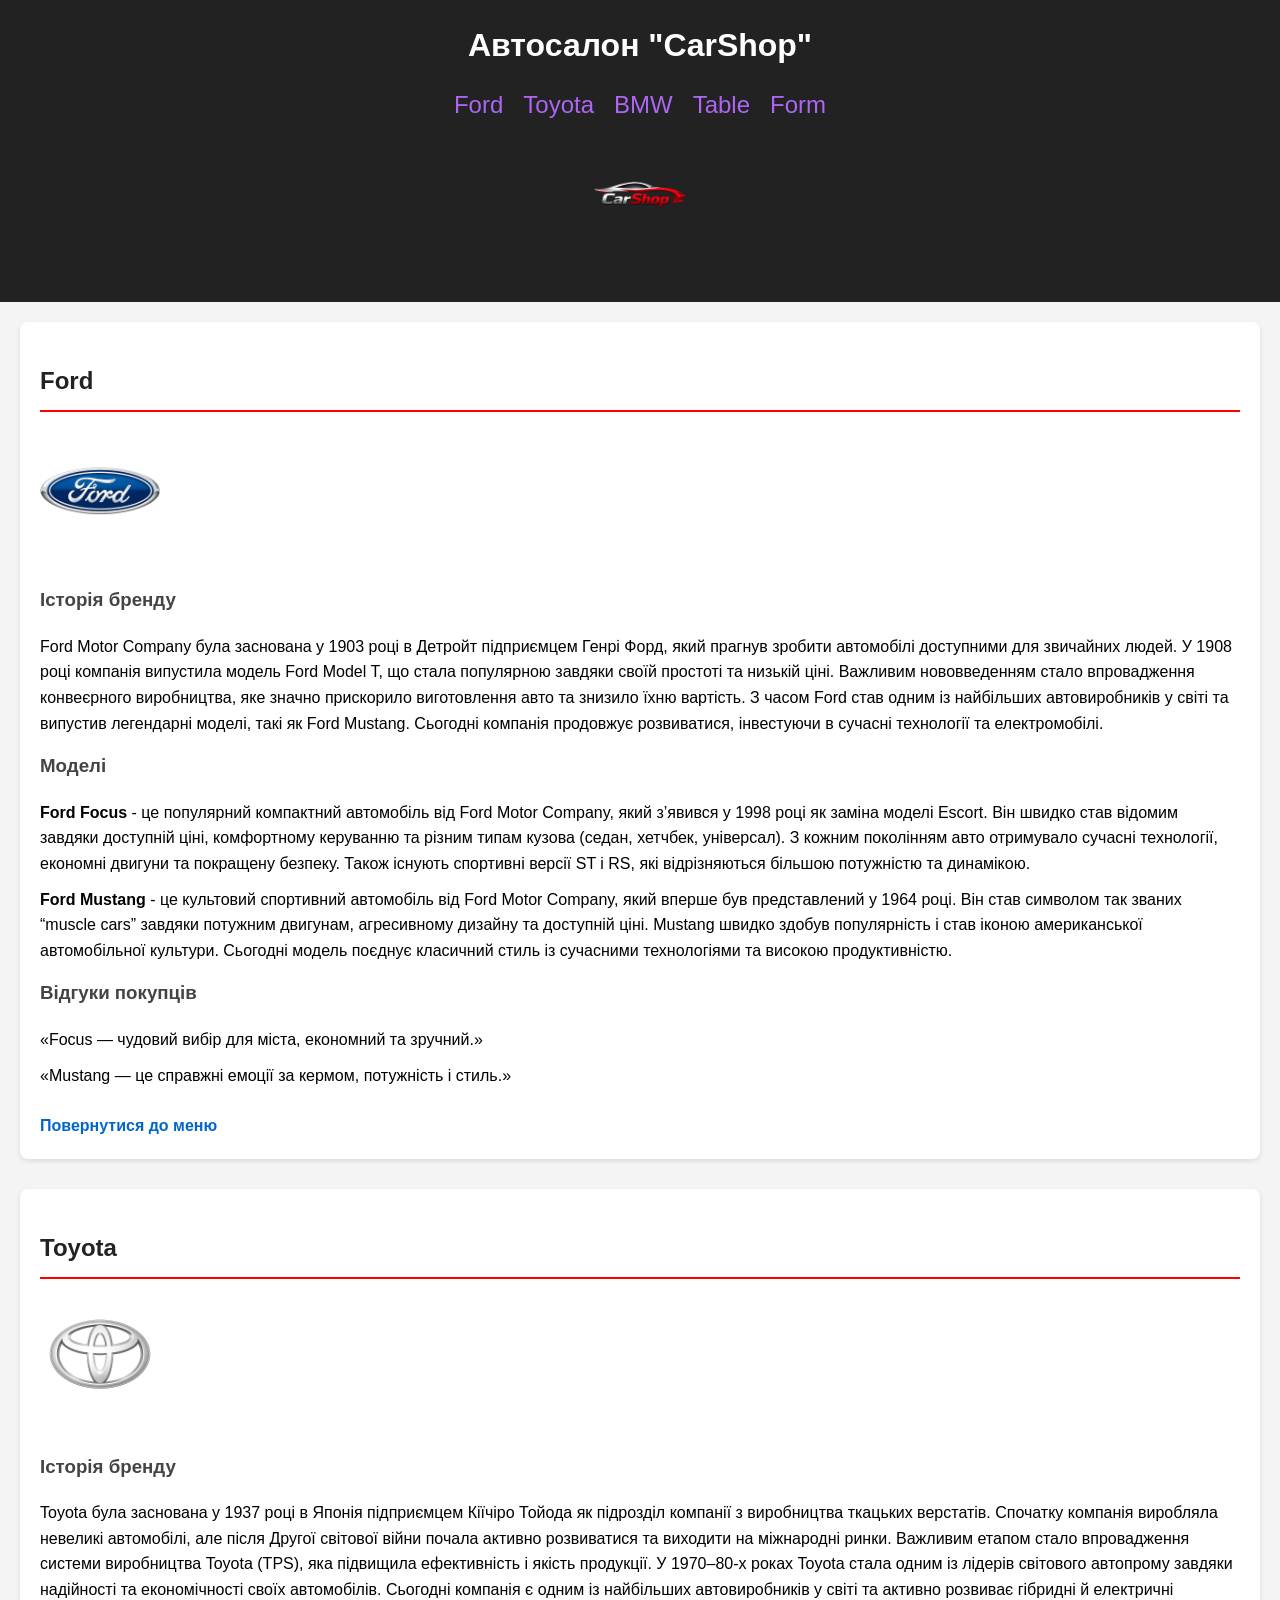
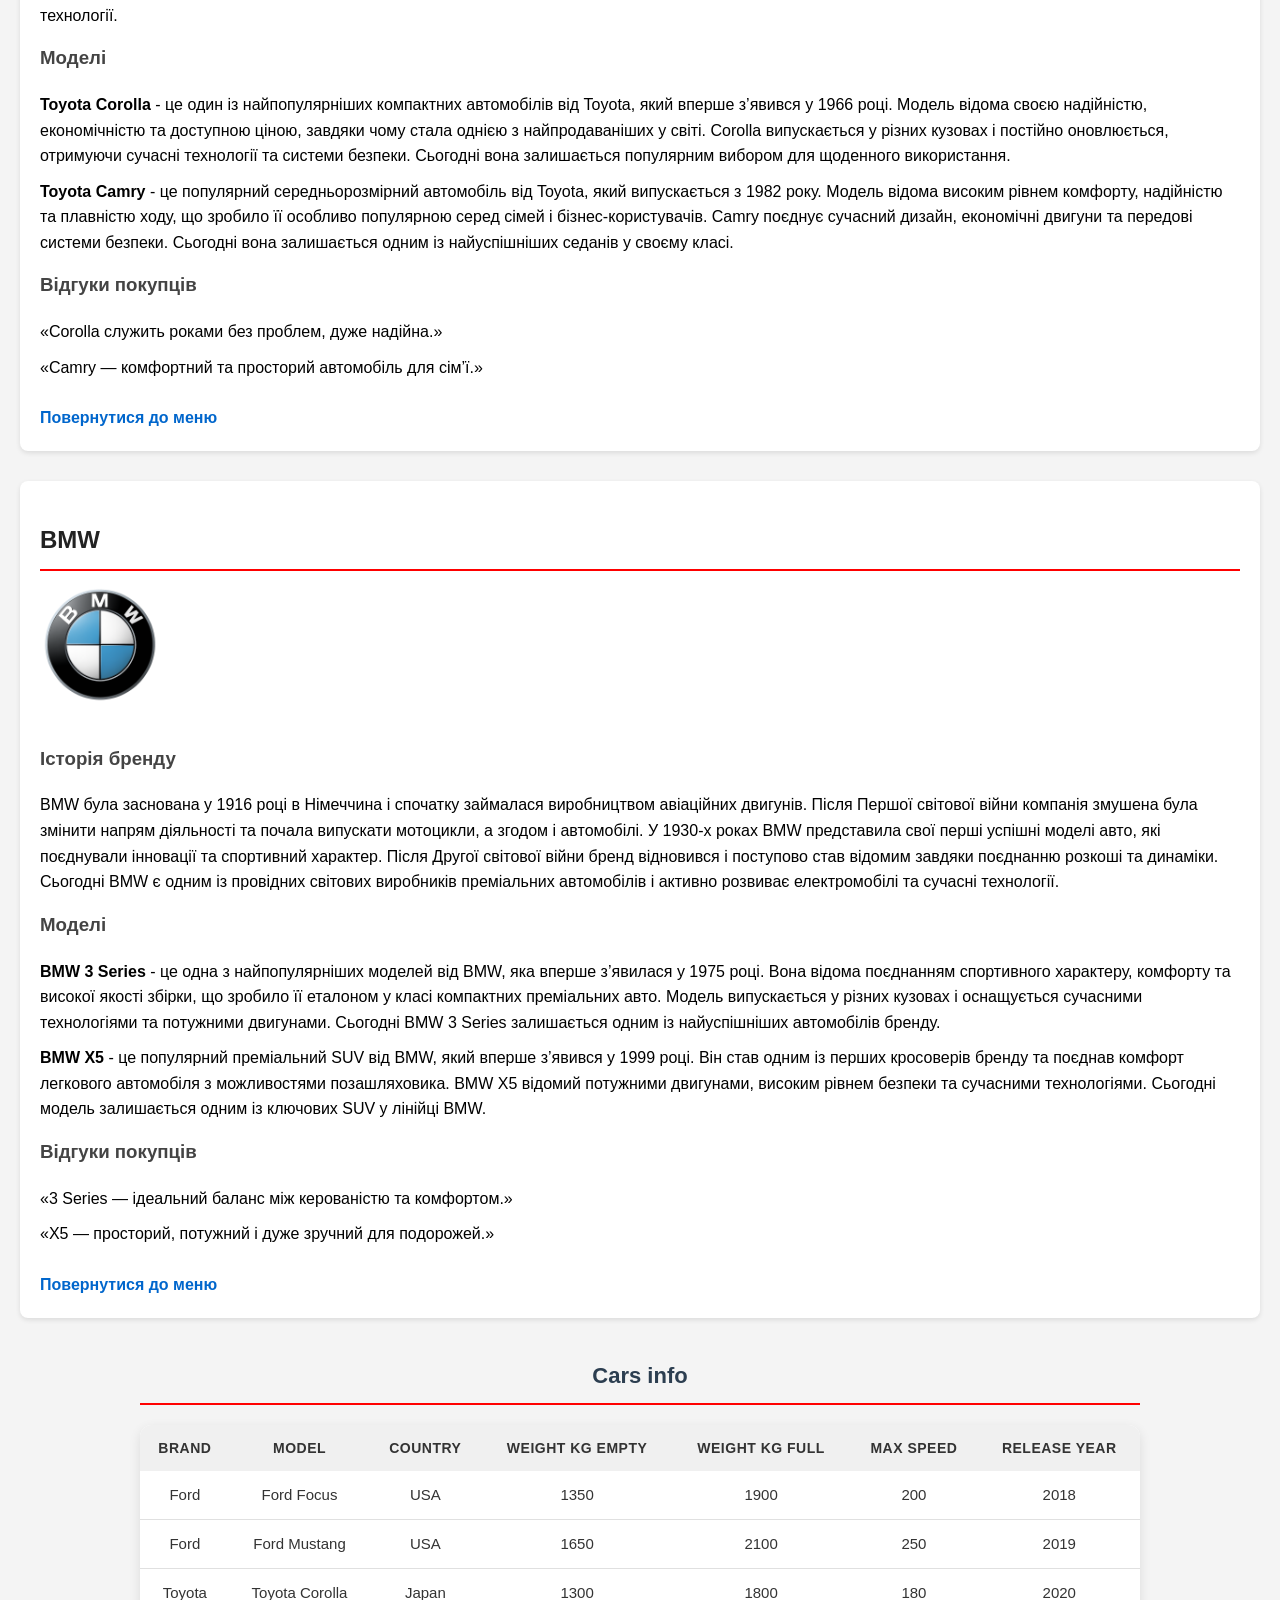
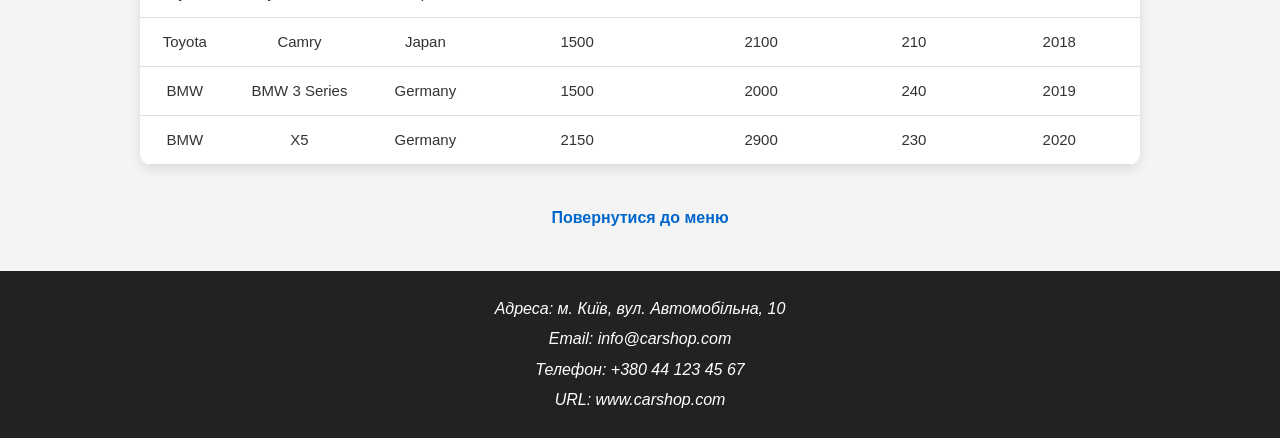
==== commit d84fbfd3: "Add final order form page" ====
--- a/index.html
+++ b/index.html
@@ -16,8 +16,8 @@
         <li><a class="link" href="#ford">Ford</a></li>
         <li><a class="link" href="#toyota">Toyota</a></li>
         <li><a class="link" href="#bmw">BMW</a></li>
-        <li><a href="#cars-info">Table</a></li>
-        <li><a href="form.html">Form</a></li>
+        <li><a class="link" href="#cars-info">Table</a></li>
+        <li><a class="link" href="form.html">Form</a></li>
       </ul>
     </nav>
     <img class="img" src="CarShop.png" alt="Логотип магазину">
@@ -141,7 +141,7 @@
     </article>
   </main>
 
-  <section id="cars-info">
+  <section class="cars-info" id="cars-info">
     <h2>Cars info</h2>
     <table>
       <thead>
@@ -158,30 +158,30 @@
       <tbody>
         <tr>
           <td>Ford</td>
-          <td>Mondeo 4</td>
+          <td>Ford Focus</td>
           <td>USA</td>
-          <td>1597</td>
-          <td>2300</td>
+          <td>1350</td>
+          <td>1900</td>
           <td>200</td>
-          <td>2010</td>
+          <td>2018</td>
         </tr>
         <tr>
           <td>Ford</td>
-          <td>Fiesta 1.0</td>
+          <td>Ford Mustang</td>
           <td>USA</td>
-          <td>1050</td>
-          <td>1200</td>
-          <td>165</td>
-          <td>2015</td>
+          <td>1650</td>
+          <td>2100</td>
+          <td>250</td>
+          <td>2019</td>
         </tr>
         <tr>
           <td>Toyota</td>
-          <td>RAV 4</td>
+          <td>Toyota Corolla</td>
           <td>Japan</td>
-          <td>1550</td>
-          <td>2050</td>
-          <td>190</td>
-          <td>2015</td>
+          <td>1300</td>
+          <td>1800</td>
+          <td>180</td>
+          <td>2020</td>
         </tr>
         <tr>
           <td>Toyota</td>
@@ -194,6 +194,15 @@
         </tr>
         <tr>
           <td>BMW</td>
+          <td>BMW 3 Series</td>
+          <td>Germany</td>
+          <td>1500</td>
+          <td>2000</td>
+          <td>240</td>
+          <td>2019</td>
+        </tr>
+        <tr>
+          <td>BMW</td>
           <td>X5</td>
           <td>Germany</td>
           <td>2150</td>
@@ -201,21 +210,14 @@
           <td>230</td>
           <td>2020</td>
         </tr>
-        <tr>
-          <td>BMW</td>
-          <td>i4</td>
-          <td>Germany</td>
-          <td>2100</td>
-          <td>2300</td>
-          <td>225</td>
-          <td>2022</td>
-        </tr>
       </tbody>
     </table>
   </section>
 
-
-
+  <div class="wrapper"> 
+    <a class="buttons" href="#top">Повернутися до меню</a>
+</div>
+  
   <footer>
     <address>
       <p class="info">Адреса: м. Київ, вул. Автомобільна, 10</p>
--- a/asset/css/style.css
+++ b/asset/css/style.css
@@ -90,3 +90,56 @@
 .info {
   margin: 5px 0;
 }
+
+.cars-info {
+  margin: 40px auto;
+  max-width: 1000px;
+  font-family: "Segoe UI", Arial, sans-serif;
+}
+
+.cars-info h2 {
+  text-align: center;
+  font-size: 22px;
+  font-weight: 600;
+  color: #2c3e50;
+  margin-bottom: 20px;
+}
+
+.cars-info table {
+  width: 100%;
+  border-collapse: collapse;
+  background: #ffffff;
+  border-radius: 12px;
+  overflow: hidden;
+  box-shadow: 0 4px 12px rgba(0, 0, 0, 0.1);
+}
+
+.cars-info th {
+  background: #f0f0f0;
+  color: #333;
+  padding: 12px;
+  text-transform: uppercase;
+  font-size: 14px;
+  letter-spacing: 0.5px;
+}
+
+.cars-info td {
+  padding: 12px;
+  border-bottom: 1px solid #e0e0e0;
+  font-size: 15px;
+  color: #333;
+  text-align: center;
+}
+
+.wrapper {
+  display: flex;
+  /* flex-direction: column; */
+}
+
+.buttons {
+  margin-top: 15px;
+  color: #0066cc;
+  text-decoration: none;
+  font-weight: bold;
+  margin: auto;
+}
